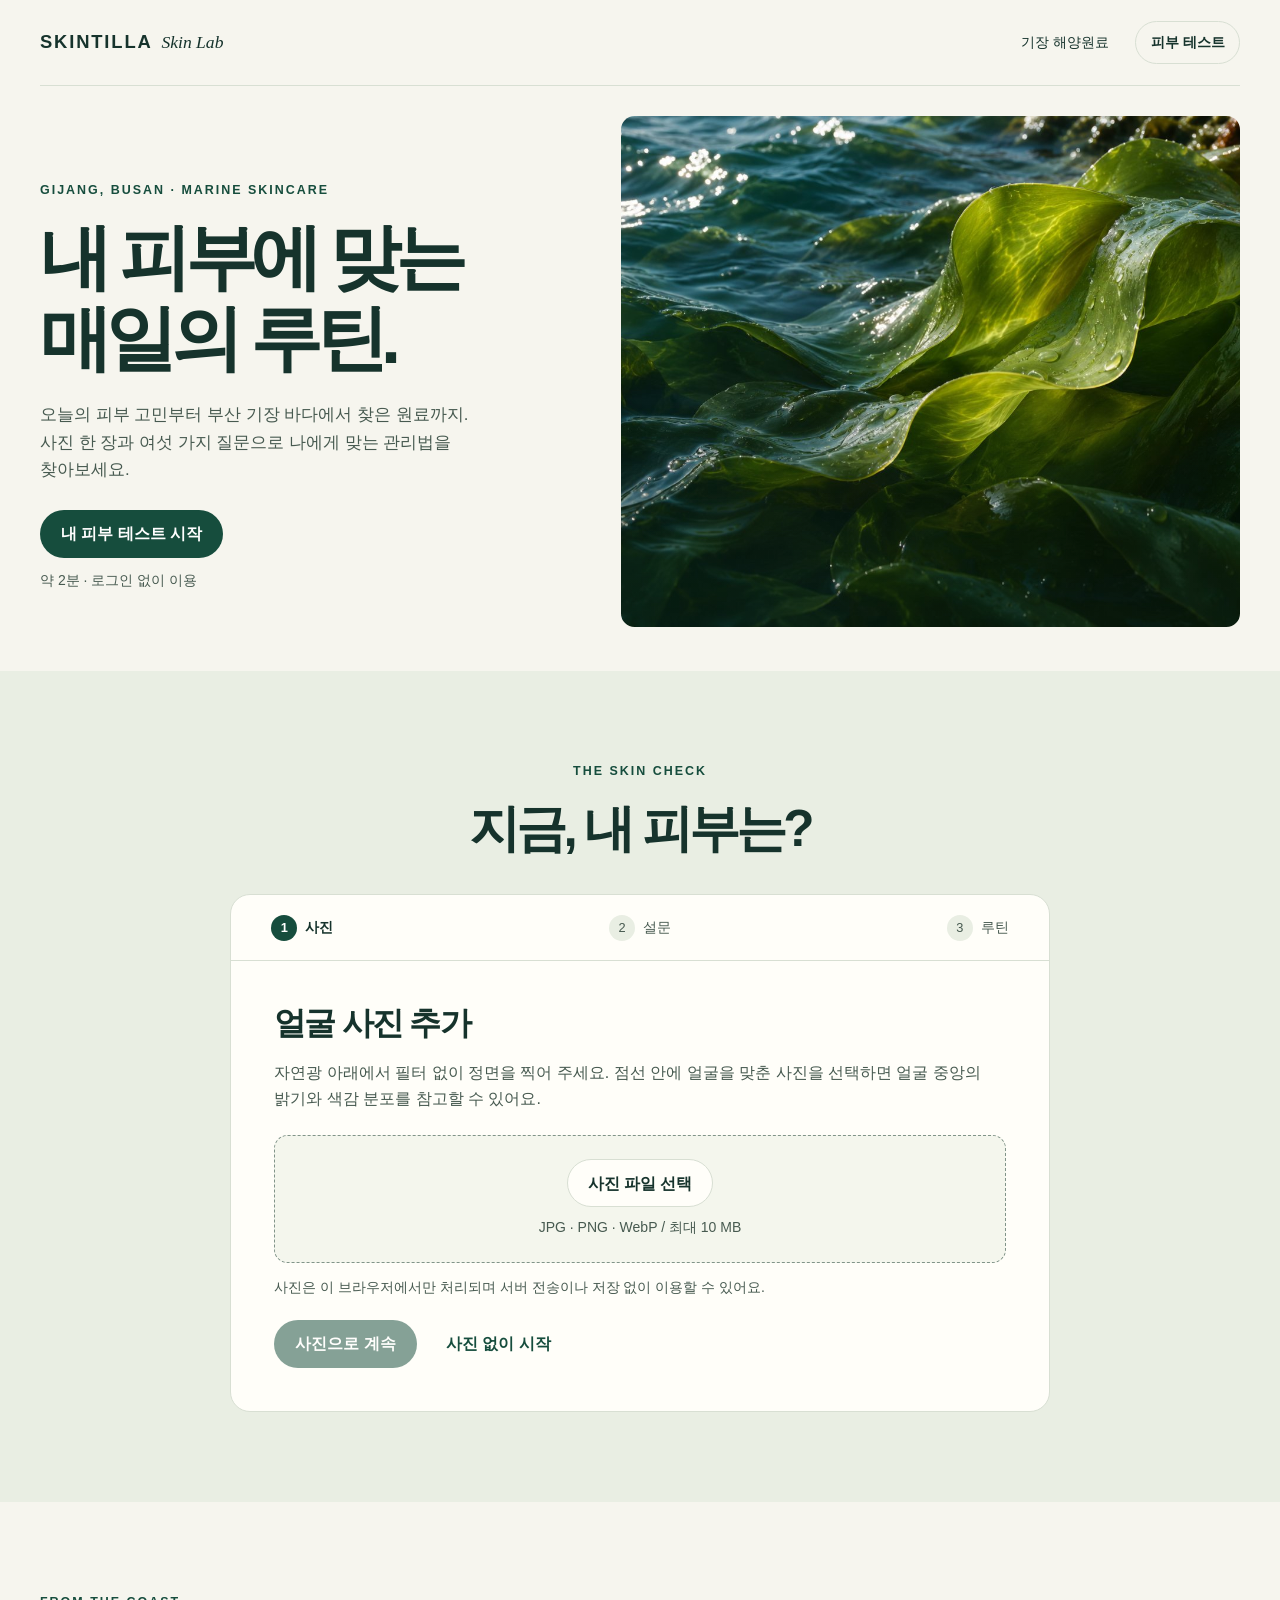
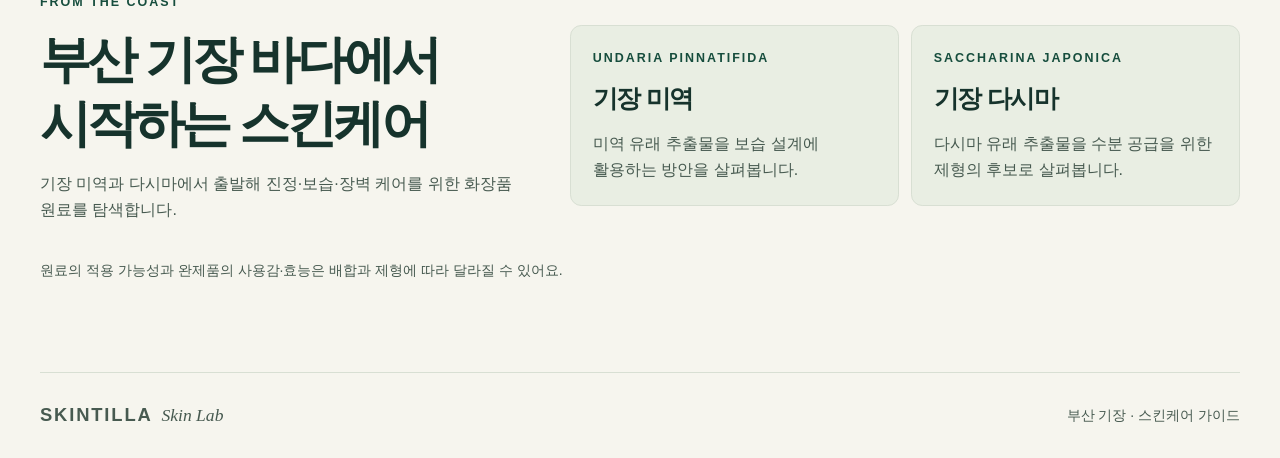
==== index.html @ afab781d "Launch SKINTILLA Skin Lab MVP" ====
<!doctype html>
<html lang="ko">
<head>
  <meta charset="utf-8">
  <meta name="viewport" content="width=device-width, initial-scale=1">
  <meta name="description" content="피부 고민을 살펴보고 부산 기장 해양원료를 만나는 나만의 스킨케어 루틴.">
  <meta name="theme-color" content="#f6f5ee">
  <title>SKINTILLA Skin Lab</title>
  <link rel="stylesheet" href="styles.css">
  <script defer src="products.js"></script>
  <script defer src="skin.js"></script>
  <script defer src="app.js"></script>
</head>
<body>
  <header class="header wrap">
    <a class="brand" href="./"><b>SKINTILLA</b><span>Skin Lab</span></a>
    <nav aria-label="주 메뉴"><a href="#marine">기장 해양원료</a><a class="nav-button" href="#lab">피부 테스트</a></nav>
  </header>
  <main>
    <section class="hero wrap">
      <div class="hero-copy">
        <p class="overline">GIJANG, BUSAN · MARINE SKINCARE</p>
        <h1>내 피부에 맞는<br>매일의 루틴.</h1>
        <p class="intro">오늘의 피부 고민부터 부산 기장 바다에서 찾은 원료까지. 사진 한 장과 여섯 가지 질문으로 나에게 맞는 관리법을 찾아보세요.</p>
        <a class="button primary" href="#lab">내 피부 테스트 시작</a>
        <p class="subtle">약 2분 · 로그인 없이 이용</p>
      </div>
      <div class="hero-image" role="img" aria-label="바닷물 속 녹색 다시마를 담은 브랜드 이미지"></div>
    </section>

    <section id="lab" class="lab section">
      <div class="wrap">
        <p class="overline">THE SKIN CHECK</p>
        <h2>지금, 내 피부는?</h2>
        <div class="wizard" id="wizard">
          <ol class="steps" aria-label="테스트 단계">
            <li aria-current="step"><span>1</span> 사진</li>
            <li><span>2</span> 설문</li>
            <li><span>3</span> 루틴</li>
          </ol>
          <section id="photo-step" class="pane" aria-labelledby="photo-title">
            <h3 id="photo-title" tabindex="-1">얼굴 사진 추가</h3>
            <p>자연광 아래에서 필터 없이 정면을 찍어 주세요. 점선 안에 얼굴을 맞춘 사진을 선택하면 얼굴 중앙의 밝기와 색감 분포를 참고할 수 있어요.</p>
            <div class="upload-area">
              <div class="portrait" id="portrait" hidden><img id="preview" alt="선택한 사진 미리보기"><span aria-hidden="true"></span></div>
              <label for="photo" class="button outline">사진 파일 선택</label>
              <input class="visually-hidden" id="photo" type="file" accept="image/jpeg,image/png,image/webp">
              <p class="small">JPG · PNG · WebP / 최대 10 MB</p>
              <p id="photo-status" role="status" class="small"></p>
            </div>
            <p class="small">사진은 이 브라우저에서만 처리되며 서버 전송이나 저장 없이 이용할 수 있어요.</p>
            <div class="actions">
              <button id="photo-next" class="button primary" disabled>사진으로 계속</button>
              <button id="photo-skip" class="button plain">사진 없이 시작</button>
            </div>
          </section>
          <form id="survey" class="pane" hidden>
            <h3 tabindex="-1">최근 2주, 피부는 어땠나요?</h3>
            <p>평소 느끼는 상태에 가장 가까운 답을 골라 주세요.</p>
            <div id="questions" class="questions"></div>
            <div class="actions">
              <button class="button primary" type="submit">내 루틴 보기</button>
              <button class="button plain" type="button" id="back">사진 단계로</button>
            </div>
          </form>
          <section id="result" class="pane" aria-labelledby="result-title" hidden></section>
          <noscript><p>피부 테스트를 이용하려면 자바스크립트를 켜 주세요.</p></noscript>
        </div>
      </div>
    </section>

    <section id="marine" class="section wrap marine">
      <div>
        <p class="overline">FROM THE COAST</p>
        <h2>부산 기장 바다에서<br>시작하는 스킨케어</h2>
        <p>기장 미역과 다시마에서 출발해 진정·보습·장벽 케어를 위한 화장품 원료를 탐색합니다.</p>
      </div>
      <div class="marine-grid">
        <article><p class="overline">UNDARIA PINNATIFIDA</p><h3>기장 미역</h3><p>미역 유래 추출물을 보습 설계에 활용하는 방안을 살펴봅니다.</p></article>
        <article><p class="overline">SACCHARINA JAPONICA</p><h3>기장 다시마</h3><p>다시마 유래 추출물을 수분 공급을 위한 제형의 후보로 살펴봅니다.</p></article>
      </div>
      <p class="small">원료의 적용 가능성과 완제품의 사용감·효능은 배합과 제형에 따라 달라질 수 있어요.</p>
    </section>
  </main>
  <footer class="wrap footer"><a class="brand" href="./"><b>SKINTILLA</b><span>Skin Lab</span></a><span>부산 기장 · 스킨케어 가이드</span></footer>
</body>
</html>
---- styles.css ----
:root {
  color-scheme: light;
  --paper:#f6f5ee;
  --white:#fffef9;
  --ink:#16332c;
  --muted:#475a50;
  --line:#d8dfd3;
  --green:#164d3d;
  --mist:#e9eee3;
  font-family: "Pretendard", "Malgun Gothic", "Apple SD Gothic Neo", sans-serif;
  color:var(--ink);
  background:var(--paper);
  line-height:1.65;
}
* { box-sizing:border-box }
[hidden] { display:none!important }
body { margin:0 }
a { color:inherit }
p { margin:0 0 1rem; color:var(--muted); word-break:keep-all; overflow-wrap:anywhere }
h1,h2,h3,h4 { line-height:1.24; margin:0 0 1rem; word-break:keep-all; overflow-wrap:anywhere }
h1 { font-size:clamp(2.75rem, 5.65vw, 5.35rem); font-weight:750; letter-spacing:-.09em; line-height:1.12 }
h2 { font-size:clamp(2rem,4vw,3.25rem); letter-spacing:-.075em }
h3 { font-size:clamp(1.45rem,3vw,2rem); letter-spacing:-.055em }
h4 { font-size:1.08rem; letter-spacing:-.025em }
img { display:block; max-width:100% }
input,button,select { font:inherit }
button { cursor:pointer }
button:disabled { cursor:default; opacity:.52 }
:focus-visible, .upload-area:has(input:focus-visible) label { outline:3px solid #60824e; outline-offset:4px }
.wrap { width:min(1220px,calc(100% - 80px)); margin-inline:auto }
.header,.footer { display:flex; align-items:center; justify-content:space-between; gap:1rem; min-height:86px }
.header { border-bottom:1px solid var(--line) }
.brand { display:inline-flex; align-items:baseline; gap:.55rem; white-space:nowrap; text-decoration:none }
.brand b { letter-spacing:.1em; font-size:1.15rem }
.brand span { font-family:Georgia,serif; font-style:italic; font-size:1.1rem }
nav { display:flex; align-items:center; gap:1.65rem; font-size:.9rem }
nav a { text-decoration:none }
.nav-button { border:1px solid var(--line); border-radius:2rem; padding:.54rem .9rem; font-weight:700 }
.hero { display:grid; grid-template-columns:.94fr 1.06fr; align-items:stretch; gap:2rem; min-height:495px; padding-block:30px 44px }
.hero-copy { padding:clamp(1.3rem,5vw,4rem) 0 2.2rem }
.overline { color:var(--green); font-size:.78rem; font-weight:800; letter-spacing:.16em; margin-bottom:1rem }
.intro { font-size:1.05rem; max-width:28rem; margin:1.4rem 0 1.6rem }
.hero-image { background:linear-gradient(0deg,#10291f42,transparent 45%),url("marine.jpg") center/cover,#173d31; min-height:330px; border-radius:.85rem }
.button { display:inline-flex; min-height:48px; padding:.67rem 1.25rem; align-items:center; justify-content:center; border:1px solid transparent; border-radius:2rem; font-weight:700; text-decoration:none; line-height:1.35 }
.primary { background:var(--green); color:#fff }
.primary:hover:not(:disabled) { background:#0d382b }
.outline { background:var(--white); border-color:var(--line); color:var(--ink); cursor:pointer }
.outline:hover,.nav-button:hover { background:var(--mist) }
.plain { background:transparent; color:var(--green) }
.plain:hover { text-decoration:underline }
.subtle,.small { font-size:.875rem }
.subtle { margin:.7rem 0 0 }
.section { padding-block:clamp(3.4rem,7vw,6.7rem); scroll-margin-top:1rem }
.lab { background:var(--mist) }
.lab > .wrap > h2,.lab > .wrap > .overline { text-align:center }
.wizard { max-width:820px; margin:2.1rem auto 0; background:var(--white); border:1px solid var(--line); border-radius:1.25rem; overflow:hidden }
.steps { list-style:none; padding:1.2rem clamp(1rem,4vw,2.5rem); margin:0; display:flex; justify-content:space-between; gap:.6rem; border-bottom:1px solid var(--line); color:var(--muted); font-size:.9rem }
.steps li { display:flex; align-items:center; gap:.5rem }
.steps span { display:grid; place-items:center; border-radius:50%; background:var(--mist); width:1.65rem; height:1.65rem; font-size:.8rem }
.steps [aria-current] { color:var(--ink); font-weight:800 }
.steps [aria-current] span { background:var(--green); color:white }
.pane { padding:clamp(1.15rem,5vw,2.7rem) }
.upload-area { border:1px dashed #819489; background:#f4f6ed; border-radius:.85rem; padding:1.45rem; margin:1.4rem 0 .8rem; text-align:center }
.upload-area p { margin:.55rem 0 0 }
.upload-area p:empty { display:none }
.portrait { position:relative; width:min(100%,240px); margin:0 auto 1rem }
.portrait img { margin:auto; border-radius:.4rem; width:100%; height:auto }
.portrait span { position:absolute; left:21%; top:16%; width:58%; height:68%; border:2px dashed white; border-radius:50%; filter:drop-shadow(0 1px 2px #10291f) }
.actions { display:flex; flex-wrap:wrap; gap:.5rem; margin-top:1.3rem }
.questions { margin-top:1.3rem }
.question { margin:0 0 1.4rem; padding:0; border:0; min-width:0 }
.question legend { font-weight:700; margin-bottom:.65rem }
.choices { display:flex; flex-wrap:wrap; gap:.5rem }
.choice { position:relative; cursor:pointer }
.choice span { display:block; min-height:44px; padding:.55rem .9rem; border:1px solid var(--line); border-radius:.55rem }
.choice input:checked + span { color:#123225; background:#d7e8cb; border-color:#487156 }
.choice input:focus-visible + span { outline:3px solid #60824e; outline-offset:2px }
.visually-hidden { position:absolute; width:1px; height:1px; padding:0; margin:-1px; overflow:hidden; clip:rect(0,0,0,0); white-space:nowrap; border:0 }
.result-block { margin-top:1.6rem }
.result-grid,.marine-grid { display:grid; grid-template-columns:repeat(2,minmax(0,1fr)); gap:.75rem }
.result-card,.marine-grid article { padding:1rem; background:#f0f3e9; border:1px solid var(--line); border-radius:.7rem }
.result-card p:last-child,.marine-grid p:last-child { margin-bottom:0 }
.tags { display:flex; flex-wrap:wrap; gap:.5rem; list-style:none; padding:0 }
.tags li { background:#deebd3; padding:.25rem .68rem; border-radius:2rem; font-size:.875rem }
.routine { margin:0; padding-left:1.25rem }
.routine li { padding:.35rem 0 }
.routine span { display:block; color:var(--muted); font-size:.875rem }
.marine { display:grid; grid-template-columns:.85fr 1.15fr; gap:1.2rem 2.2rem; align-items:center }
.marine-grid article { background:#e9eee3; padding:1.35rem }
.marine-grid h3 { font-size:1.55rem }
.marine > .small { grid-column:1/-1; margin:0 }
.footer { border-top:1px solid var(--line); color:var(--muted); font-size:.875rem }
.admin { max-width:800px }
.admin form { display:grid; gap:1rem }
.admin label:not(.check) { display:grid; gap:.35rem }
.admin input:not([type=checkbox]),.admin select { width:100%; min-height:44px; border:1px solid #819489; border-radius:.4rem; padding:.5rem; background:var(--white); color:var(--ink) }
.admin fieldset { border:1px solid var(--line); border-radius:.4rem; margin:0; min-width:0 }
.admin .check { display:inline-flex; gap:.35rem; margin:.3rem .8rem .3rem 0 }
.admin-list { list-style:none; padding:0 }
.admin-list li { display:flex; align-items:center; justify-content:space-between; gap:.5rem; border-bottom:1px solid var(--line); padding:.4rem 0; overflow-wrap:anywhere }
@media(max-width:760px) {
  .wrap { width:calc(100% - 36px) }
  .header,.footer { min-height:68px }
  nav { gap:.6rem }
  nav a:first-child { display:none }
  .hero,.marine { grid-template-columns:1fr; gap:1rem }
  .hero-copy { padding:.6rem 0 .1rem }
  .hero-image { min-height:255px }
}
@media(max-width:430px) {
  .result-grid,.marine-grid { grid-template-columns:1fr }
  .footer { flex-wrap:wrap; justify-content:flex-start; padding-block:1rem }
}
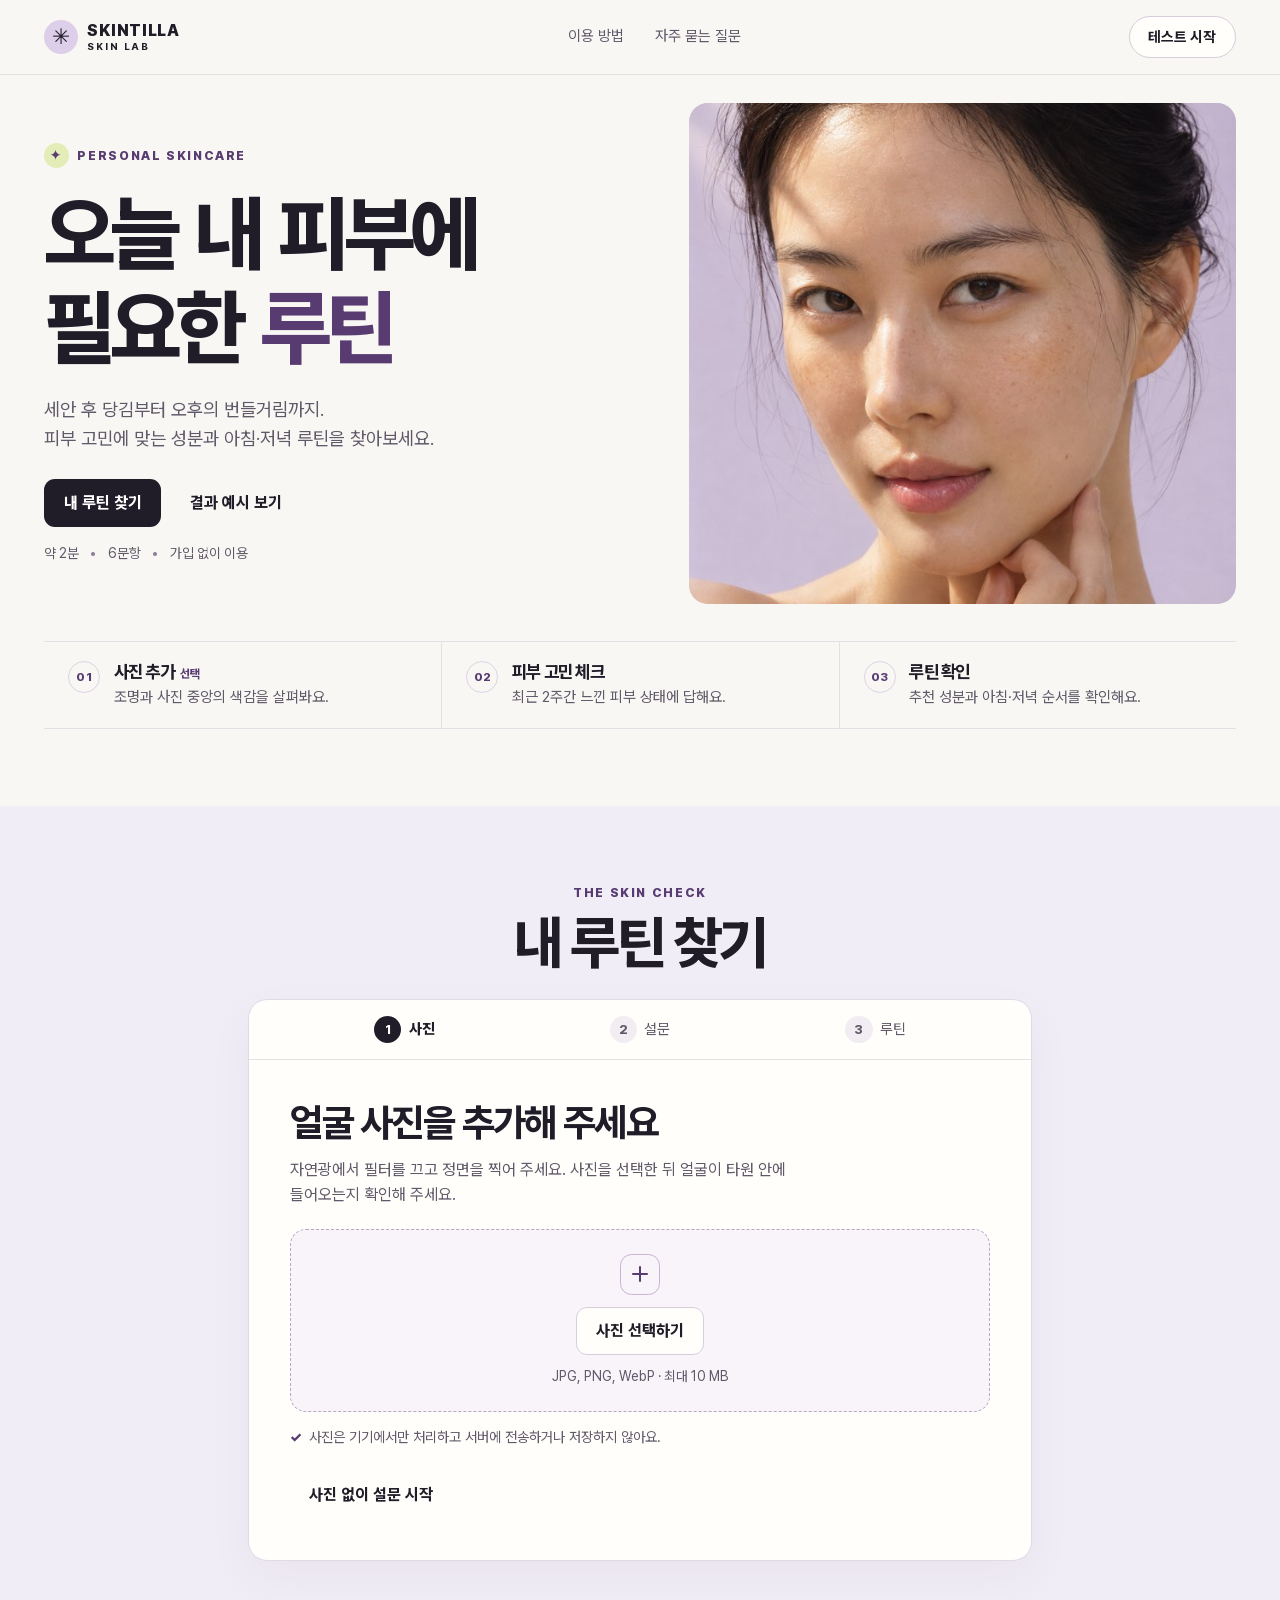
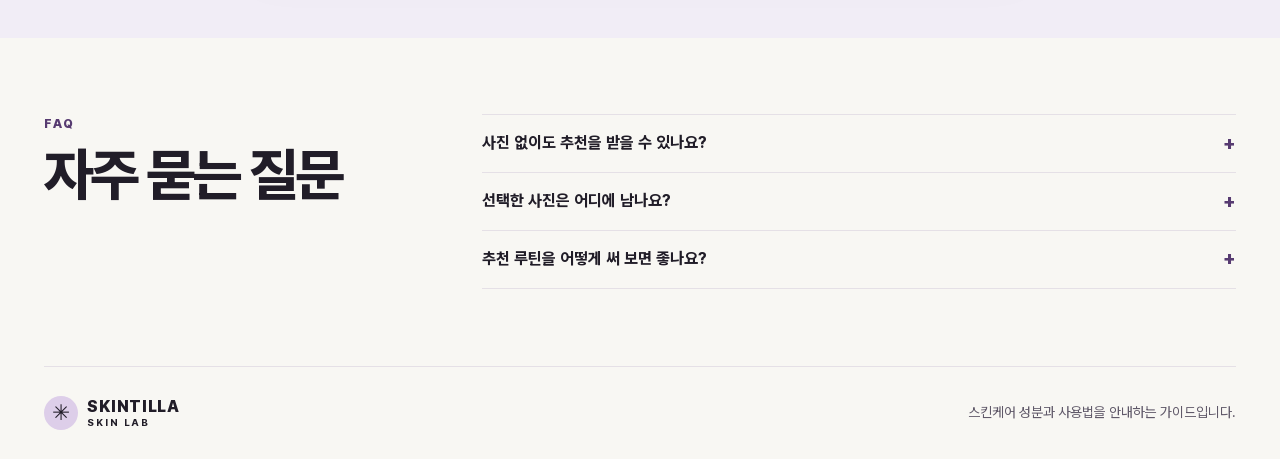
==== commit a9564508: "Redesign Skin Lab around the mobile skincare quiz" ====
--- a/index.html
+++ b/index.html
@@ -3,85 +3,112 @@
 <head>
   <meta charset="utf-8">
   <meta name="viewport" content="width=device-width, initial-scale=1">
-  <meta name="description" content="피부 고민을 살펴보고 부산 기장 해양원료를 만나는 나만의 스킨케어 루틴.">
-  <meta name="theme-color" content="#f6f5ee">
+  <meta name="description" content="얼굴 사진 한 장과 여섯 가지 질문으로 나에게 맞는 스킨케어 성분과 아침·저녁 루틴을 찾아보세요.">
+  <meta name="theme-color" content="#f8f7f3">
   <title>SKINTILLA Skin Lab</title>
-  <link rel="stylesheet" href="styles.css">
+  <link rel="icon" href="assets/favicon.png" type="image/png">
+  <link rel="preload" href="assets/PretendardVariable.woff2" as="font" type="font/woff2" crossorigin>
+  <link rel="stylesheet" href="styles.css?v=2">
   <script defer src="products.js"></script>
-  <script defer src="skin.js"></script>
-  <script defer src="app.js"></script>
+  <script defer src="skin.js?v=2"></script>
+  <script defer src="app.js?v=2"></script>
 </head>
 <body>
-  <header class="header wrap">
-    <a class="brand" href="./"><b>SKINTILLA</b><span>Skin Lab</span></a>
-    <nav aria-label="주 메뉴"><a href="#marine">기장 해양원료</a><a class="nav-button" href="#lab">피부 테스트</a></nav>
+  <a class="skip-link" href="#main">본문으로 건너뛰기</a>
+  <header class="site-header">
+    <div class="wrap header">
+      <a class="brand" href="./" aria-label="SKINTILLA Skin Lab 홈"><span class="brand-mark" aria-hidden="true">✳</span><span><b>SKINTILLA</b><small>SKIN LAB</small></span></a>
+      <nav aria-label="주 메뉴"><a href="#method">이용 방법</a><a href="#faq">자주 묻는 질문</a></nav>
+      <a class="button button-header" href="#lab" data-start>테스트 시작</a>
+    </div>
   </header>
-  <main>
-    <section class="hero wrap">
+  <main id="main">
+    <section class="hero wrap" aria-labelledby="headline">
       <div class="hero-copy">
-        <p class="overline">GIJANG, BUSAN · MARINE SKINCARE</p>
-        <h1>내 피부에 맞는<br>매일의 루틴.</h1>
-        <p class="intro">오늘의 피부 고민부터 부산 기장 바다에서 찾은 원료까지. 사진 한 장과 여섯 가지 질문으로 나에게 맞는 관리법을 찾아보세요.</p>
-        <a class="button primary" href="#lab">내 피부 테스트 시작</a>
-        <p class="subtle">약 2분 · 로그인 없이 이용</p>
+        <p class="eyebrow"><span class="spark" aria-hidden="true">✦</span> PERSONAL SKINCARE</p>
+        <h1 id="headline">오늘 내 피부에<br>필요한 <em>루틴</em></h1>
+        <p class="intro">세안 후 당김부터 오후의 번들거림까지.<br class="desktop-break"> 피부 고민에 맞는 성분과 아침·저녁 루틴을 찾아보세요.</p>
+        <div class="hero-actions">
+          <a class="button button-dark" href="#lab" data-start>내 루틴 찾기</a>
+          <a class="button button-text" href="#lab" id="show-example">결과 예시 보기</a>
+        </div>
+        <p class="hero-meta"><span>약 2분</span><span>6문항</span><span>가입 없이 이용</span></p>
       </div>
-      <div class="hero-image" role="img" aria-label="바닷물 속 녹색 다시마를 담은 브랜드 이미지"></div>
+      <figure class="hero-media">
+        <img src="assets/skin-editorial.jpg" srcset="assets/skin-editorial-small.jpg 640w, assets/skin-editorial.jpg 960w" sizes="(max-width: 640px) calc(100vw - 32px), (max-width: 1344px) 46vw, 590px" alt="자연광에서 얼굴을 살짝 옆으로 돌린 여성의 뷰티 화보" width="960" height="1200" fetchpriority="high">
+      </figure>
     </section>
 
-    <section id="lab" class="lab section">
+    <section id="method" class="method wrap" aria-labelledby="method-title">
+      <h2 id="method-title" class="visually-hidden">테스트 진행 방법</h2>
+      <ol>
+        <li><span class="method-number">01</span><div><h3>사진 추가 <small>선택</small></h3><p>조명과 사진 중앙의 색감을 살펴봐요.</p></div></li>
+        <li><span class="method-number">02</span><div><h3>피부 고민 체크</h3><p>최근 2주간 느낀 피부 상태에 답해요.</p></div></li>
+        <li><span class="method-number">03</span><div><h3>루틴 확인</h3><p>추천 성분과 아침·저녁 순서를 확인해요.</p></div></li>
+      </ol>
+    </section>
+
+    <section id="lab" class="lab section" aria-labelledby="lab-title">
       <div class="wrap">
-        <p class="overline">THE SKIN CHECK</p>
-        <h2>지금, 내 피부는?</h2>
-        <div class="wizard" id="wizard">
+        <div class="section-heading">
+          <p class="eyebrow">THE SKIN CHECK</p>
+          <h2 id="lab-title">내 루틴 찾기</h2>
+        </div>
+        <div class="wizard">
           <ol class="steps" aria-label="테스트 단계">
             <li aria-current="step"><span>1</span> 사진</li>
             <li><span>2</span> 설문</li>
             <li><span>3</span> 루틴</li>
           </ol>
           <section id="photo-step" class="pane" aria-labelledby="photo-title">
-            <h3 id="photo-title" tabindex="-1">얼굴 사진 추가</h3>
-            <p>자연광 아래에서 필터 없이 정면을 찍어 주세요. 점선 안에 얼굴을 맞춘 사진을 선택하면 얼굴 중앙의 밝기와 색감 분포를 참고할 수 있어요.</p>
-            <div class="upload-area">
+            <div class="pane-heading">
+              <h3 id="photo-title" tabindex="-1">얼굴 사진을 추가해 주세요</h3>
+              <p>자연광에서 필터를 끄고 정면을 찍어 주세요. 사진을 선택한 뒤 얼굴이 타원 안에 들어오는지 확인해 주세요.</p>
+            </div>
+            <div class="upload-area" id="upload-area">
               <div class="portrait" id="portrait" hidden><img id="preview" alt="선택한 사진 미리보기"><span aria-hidden="true"></span></div>
-              <label for="photo" class="button outline">사진 파일 선택</label>
+              <span class="upload-icon" id="upload-icon" aria-hidden="true"><span></span></span>
+              <label for="photo" class="button button-outline" id="upload-label">사진 선택하기</label>
               <input class="visually-hidden" id="photo" type="file" accept="image/jpeg,image/png,image/webp">
-              <p class="small">JPG · PNG · WebP / 최대 10 MB</p>
-              <p id="photo-status" role="status" class="small"></p>
+              <p class="caption">JPG, PNG, WebP · 최대 10 MB</p>
+              <p id="photo-status" role="status" class="caption upload-status"></p>
             </div>
-            <p class="small">사진은 이 브라우저에서만 처리되며 서버 전송이나 저장 없이 이용할 수 있어요.</p>
+            <p class="privacy"><span class="privacy-mark" aria-hidden="true">✓</span> 사진은 기기에서만 처리하고 서버에 전송하거나 저장하지 않아요.</p>
             <div class="actions">
-              <button id="photo-next" class="button primary" disabled>사진으로 계속</button>
-              <button id="photo-skip" class="button plain">사진 없이 시작</button>
+              <button id="photo-next" class="button button-dark" type="button" hidden>이 사진으로 계속</button>
+              <button id="photo-skip" class="button button-text" type="button">사진 없이 설문 시작</button>
             </div>
           </section>
           <form id="survey" class="pane" hidden>
-            <h3 tabindex="-1">최근 2주, 피부는 어땠나요?</h3>
-            <p>평소 느끼는 상태에 가장 가까운 답을 골라 주세요.</p>
-            <div id="questions" class="questions"></div>
-            <div class="actions">
-              <button class="button primary" type="submit">내 루틴 보기</button>
-              <button class="button plain" type="button" id="back">사진 단계로</button>
+            <div class="quiz-progress">
+              <div><span id="question-count"></span><span>최근 2주 기준</span></div>
+              <progress id="question-progress" max="6" value="1" aria-label="설문 진행"></progress>
+            </div>
+            <div id="question"></div>
+            <p id="survey-status" class="caption form-message" role="status"></p>
+            <div class="actions quiz-actions">
+              <button class="button button-text" type="button" id="back">이전</button>
+              <button class="button button-dark" type="submit" id="question-next">다음 질문</button>
             </div>
           </form>
-          <section id="result" class="pane" aria-labelledby="result-title" hidden></section>
-          <noscript><p>피부 테스트를 이용하려면 자바스크립트를 켜 주세요.</p></noscript>
+          <section id="result" class="pane result" aria-labelledby="result-title" hidden></section>
+          <noscript><p class="pane">피부 테스트를 이용하려면 자바스크립트를 켜 주세요.</p></noscript>
         </div>
       </div>
     </section>
 
-    <section id="marine" class="section wrap marine">
-      <div>
-        <p class="overline">FROM THE COAST</p>
-        <h2>부산 기장 바다에서<br>시작하는 스킨케어</h2>
-        <p>기장 미역과 다시마에서 출발해 진정·보습·장벽 케어를 위한 화장품 원료를 탐색합니다.</p>
+    <section id="faq" class="faq section wrap" aria-labelledby="faq-title">
+      <div class="section-heading"><p class="eyebrow">FAQ</p><h2 id="faq-title">자주 묻는 질문</h2></div>
+      <div class="faq-list">
+        <details><summary>사진 없이도 추천을 받을 수 있나요?</summary><p>네. 사진 중앙의 밝기와 색감은 참고 정보로 표시해요. 피부 관리 루틴과 성분은 설문 응답을 바탕으로 추천합니다.</p></details>
+        <details><summary>선택한 사진은 어디에 남나요?</summary><p>사진은 기기에서만 처리돼요. 서버 전송이나 저장 없이 밝기와 색감을 확인하고, 결과를 확인하면 사진 데이터는 화면에서 지워집니다.</p></details>
+        <details><summary>추천 루틴을 어떻게 써 보면 좋나요?</summary><p>아침·저녁으로 나눠 적힌 순서를 참고하고, 횟수는 제품의 사용법을 우선해 주세요. 새 제품은 작은 부위부터 사용해 보세요.</p></details>
       </div>
-      <div class="marine-grid">
-        <article><p class="overline">UNDARIA PINNATIFIDA</p><h3>기장 미역</h3><p>미역 유래 추출물을 보습 설계에 활용하는 방안을 살펴봅니다.</p></article>
-        <article><p class="overline">SACCHARINA JAPONICA</p><h3>기장 다시마</h3><p>다시마 유래 추출물을 수분 공급을 위한 제형의 후보로 살펴봅니다.</p></article>
-      </div>
-      <p class="small">원료의 적용 가능성과 완제품의 사용감·효능은 배합과 제형에 따라 달라질 수 있어요.</p>
     </section>
   </main>
-  <footer class="wrap footer"><a class="brand" href="./"><b>SKINTILLA</b><span>Skin Lab</span></a><span>부산 기장 · 스킨케어 가이드</span></footer>
+  <footer class="footer wrap">
+    <a class="brand" href="./" aria-label="SKINTILLA Skin Lab 홈"><span class="brand-mark" aria-hidden="true">✳</span><span><b>SKINTILLA</b><small>SKIN LAB</small></span></a>
+    <p>스킨케어 성분과 사용법을 안내하는 가이드입니다.</p>
+  </footer>
 </body>
 </html>
--- a/styles.css
+++ b/styles.css
@@ -1,113 +1,202 @@
+@font-face {
+  font-family: Pretendard;
+  src: url("assets/PretendardVariable.woff2") format("woff2");
+  font-weight: 45 920;
+  font-display: swap;
+}
 :root {
   color-scheme: light;
-  --paper:#f6f5ee;
-  --white:#fffef9;
-  --ink:#16332c;
-  --muted:#475a50;
-  --line:#d8dfd3;
-  --green:#164d3d;
-  --mist:#e9eee3;
-  font-family: "Pretendard", "Malgun Gothic", "Apple SD Gothic Neo", sans-serif;
+  --paper:#f8f7f3;
+  --white:#fffefa;
+  --ink:#211d28;
+  --muted:#605969;
+  --line:#e5e0e6;
+  --soft:#f1edf6;
+  --lilac:#ddcee9;
+  --plum:#573b71;
+  --lime:#e4edb8;
+  font-family:Pretendard,"Malgun Gothic","Apple SD Gothic Neo",system-ui,sans-serif;
   color:var(--ink);
   background:var(--paper);
-  line-height:1.65;
+  line-height:1.55;
+  -webkit-text-size-adjust:100%;
 }
 * { box-sizing:border-box }
 [hidden] { display:none!important }
 body { margin:0 }
 a { color:inherit }
 p { margin:0 0 1rem; color:var(--muted); word-break:keep-all; overflow-wrap:anywhere }
-h1,h2,h3,h4 { line-height:1.24; margin:0 0 1rem; word-break:keep-all; overflow-wrap:anywhere }
-h1 { font-size:clamp(2.75rem, 5.65vw, 5.35rem); font-weight:750; letter-spacing:-.09em; line-height:1.12 }
-h2 { font-size:clamp(2rem,4vw,3.25rem); letter-spacing:-.075em }
-h3 { font-size:clamp(1.45rem,3vw,2rem); letter-spacing:-.055em }
-h4 { font-size:1.08rem; letter-spacing:-.025em }
+h1,h2,h3,h4 { line-height:1.14; margin:0 0 .85rem; word-break:keep-all; overflow-wrap:anywhere; letter-spacing:-.042em }
+h1 { font-size:clamp(3rem,6.45vw,6rem); font-weight:790; letter-spacing:-.058em; word-spacing:.04em }
+h2 { font-size:clamp(2.2rem,4.5vw,3.8rem); font-weight:770; letter-spacing:-.062em }
+h3 { font-size:clamp(1.7rem,3.2vw,2.4rem); font-weight:740 }
+h4 { font-size:1.12rem }
 img { display:block; max-width:100% }
 input,button,select { font:inherit }
 button { cursor:pointer }
 button:disabled { cursor:default; opacity:.52 }
-:focus-visible, .upload-area:has(input:focus-visible) label { outline:3px solid #60824e; outline-offset:4px }
-.wrap { width:min(1220px,calc(100% - 80px)); margin-inline:auto }
-.header,.footer { display:flex; align-items:center; justify-content:space-between; gap:1rem; min-height:86px }
-.header { border-bottom:1px solid var(--line) }
-.brand { display:inline-flex; align-items:baseline; gap:.55rem; white-space:nowrap; text-decoration:none }
-.brand b { letter-spacing:.1em; font-size:1.15rem }
-.brand span { font-family:Georgia,serif; font-style:italic; font-size:1.1rem }
-nav { display:flex; align-items:center; gap:1.65rem; font-size:.9rem }
+:focus-visible,.upload-area:has(input:focus-visible) label { outline:3px solid #76529a; outline-offset:4px }
+h3[tabindex]:focus,legend[tabindex]:focus { outline:none }
+.wrap { width:min(1256px,calc(100% - 88px)); margin-inline:auto }
+.site-header { border-bottom:1px solid var(--line) }
+.header,.footer { display:flex; align-items:center; justify-content:space-between; gap:1rem; min-height:74px }
+.brand { display:inline-flex; align-items:center; gap:.58rem; white-space:nowrap; text-decoration:none; line-height:1 }
+.brand-mark { display:grid; place-items:center; width:2.13rem; height:2.13rem; border-radius:50%; background:var(--lilac); font-family:system-ui,sans-serif; font-size:1.35rem }
+.brand b,.brand small { display:block }
+.brand b { font-size:1.02rem; letter-spacing:.045em; font-weight:860 }
+.brand small { margin-top:.21rem; font-size:.61rem; letter-spacing:.19em; font-weight:740 }
+nav { display:flex; align-items:center; gap:1.9rem; font-size:.93rem; color:var(--muted) }
 nav a { text-decoration:none }
-.nav-button { border:1px solid var(--line); border-radius:2rem; padding:.54rem .9rem; font-weight:700 }
-.hero { display:grid; grid-template-columns:.94fr 1.06fr; align-items:stretch; gap:2rem; min-height:495px; padding-block:30px 44px }
-.hero-copy { padding:clamp(1.3rem,5vw,4rem) 0 2.2rem }
-.overline { color:var(--green); font-size:.78rem; font-weight:800; letter-spacing:.16em; margin-bottom:1rem }
-.intro { font-size:1.05rem; max-width:28rem; margin:1.4rem 0 1.6rem }
-.hero-image { background:linear-gradient(0deg,#10291f42,transparent 45%),url("marine.jpg") center/cover,#173d31; min-height:330px; border-radius:.85rem }
-.button { display:inline-flex; min-height:48px; padding:.67rem 1.25rem; align-items:center; justify-content:center; border:1px solid transparent; border-radius:2rem; font-weight:700; text-decoration:none; line-height:1.35 }
-.primary { background:var(--green); color:#fff }
-.primary:hover:not(:disabled) { background:#0d382b }
-.outline { background:var(--white); border-color:var(--line); color:var(--ink); cursor:pointer }
-.outline:hover,.nav-button:hover { background:var(--mist) }
-.plain { background:transparent; color:var(--green) }
-.plain:hover { text-decoration:underline }
-.subtle,.small { font-size:.875rem }
-.subtle { margin:.7rem 0 0 }
-.section { padding-block:clamp(3.4rem,7vw,6.7rem); scroll-margin-top:1rem }
-.lab { background:var(--mist) }
-.lab > .wrap > h2,.lab > .wrap > .overline { text-align:center }
-.wizard { max-width:820px; margin:2.1rem auto 0; background:var(--white); border:1px solid var(--line); border-radius:1.25rem; overflow:hidden }
-.steps { list-style:none; padding:1.2rem clamp(1rem,4vw,2.5rem); margin:0; display:flex; justify-content:space-between; gap:.6rem; border-bottom:1px solid var(--line); color:var(--muted); font-size:.9rem }
-.steps li { display:flex; align-items:center; gap:.5rem }
-.steps span { display:grid; place-items:center; border-radius:50%; background:var(--mist); width:1.65rem; height:1.65rem; font-size:.8rem }
+nav a:hover,.button-text:hover { text-decoration:underline; text-underline-offset:4px }
+.skip-link { position:absolute; z-index:2; inset:.5rem auto auto .5rem; transform:translateY(-180%); padding:.6rem 1rem; background:var(--white) }
+.skip-link:focus { transform:translateY(0) }
+.hero { display:grid; grid-template-columns:1fr .94fr; align-items:center; gap:clamp(1.5rem,5vw,5rem); padding-block:1.75rem 2.3rem }
+.hero-copy { padding-block:1.5rem }
+.eyebrow { margin-bottom:1rem; color:var(--plum); font-size:.78rem; font-weight:840; letter-spacing:.13em }
+.hero .eyebrow { display:inline-flex; align-items:center; gap:.54rem; margin-bottom:1.2rem }
+.spark { display:grid; place-items:center; width:1.55rem; height:1.55rem; border-radius:50%; background:var(--lime); font-size:.9rem }
+.hero h1 em { color:var(--plum); font-style:normal }
+.intro { max-width:32rem; font-size:clamp(1.02rem,1.45vw,1.21rem); margin:1.25rem 0 1.65rem }
+.hero-actions,.actions { display:flex; align-items:center; flex-wrap:wrap; gap:.6rem }
+.hero-meta { display:flex; flex-wrap:wrap; gap:.5rem .78rem; margin:1rem 0 0; font-size:.86rem }
+.hero-meta span+span::before { content:""; display:inline-block; width:4px; height:4px; margin-right:.78rem; vertical-align:middle; border-radius:50%; background:#8b7a98 }
+.hero-media { position:relative; margin:0; background:var(--lilac); overflow:hidden; border-radius:1.2rem; aspect-ratio:1.09; isolation:isolate }
+.hero-media img { width:100%; height:100%; object-fit:cover; object-position:50% 41% }
+.button { display:inline-flex; align-items:center; justify-content:center; min-height:48px; padding:.68rem 1.16rem; border:1px solid transparent; border-radius:.68rem; font-weight:740; text-decoration:none; white-space:nowrap; line-height:1.25 }
+.button-dark { background:var(--ink); color:#fff }
+.button-dark:hover { background:#493653 }
+.button-text { background:transparent; color:var(--ink) }
+.button-outline,.button-header { background:var(--white); border-color:#d7cddc; color:var(--ink); cursor:pointer }
+.button-outline:hover,.button-header:hover { background:var(--soft) }
+.button-header { min-height:40px; font-size:.91rem; border-radius:2rem }
+.method { margin-bottom:clamp(2.75rem,6vw,5.5rem); scroll-margin-top:1.2rem }
+.method ol { display:grid; grid-template-columns:repeat(3,1fr); list-style:none; margin:0; padding:0; border-top:1px solid var(--line); border-bottom:1px solid var(--line) }
+.method li { display:flex; align-items:flex-start; gap:.85rem; padding:1.2rem clamp(.5rem,2vw,1.5rem) }
+.method li+li { border-left:1px solid var(--line) }
+.method h3 { font-size:1.11rem; margin:.02rem 0 .24rem }
+.method p { font-size:.94rem; margin:0 }
+.method small { color:var(--plum); font-size:.75rem; margin-left:.2rem }
+.method-number { color:var(--plum); font-size:.74rem; font-weight:820; font-variant-numeric:tabular-nums; border:1px solid #ded3e6; border-radius:50%; display:grid; place-items:center; width:2rem; height:2rem; flex:none }
+.section { padding-block:clamp(3rem,6vw,5.2rem); scroll-margin-top:.5rem }
+.section-heading { margin-bottom:1.45rem }
+.section-heading>*:last-child { margin-bottom:0 }
+.section-heading .eyebrow { margin-bottom:.5rem }
+.lab { background:var(--soft) }
+.lab .section-heading { text-align:center }
+.wizard { max-width:784px; margin-inline:auto; background:var(--white); border:1px solid #e2d9e7; border-radius:1.2rem; overflow:hidden; box-shadow:0 16px 48px #3021370b }
+.steps { list-style:none; padding:1rem clamp(1rem,5vw,2.55rem); margin:0; display:grid; grid-template-columns:repeat(3,1fr); gap:.4rem; border-bottom:1px solid var(--line); color:var(--muted); font-size:.92rem }
+.steps li { display:flex; justify-content:center; align-items:center; gap:.45rem }
+.steps span { display:grid; place-items:center; border-radius:50%; background:#f1edf3; width:1.7rem; height:1.7rem; font-size:.79rem; font-weight:780 }
 .steps [aria-current] { color:var(--ink); font-weight:800 }
-.steps [aria-current] span { background:var(--green); color:white }
-.pane { padding:clamp(1.15rem,5vw,2.7rem) }
-.upload-area { border:1px dashed #819489; background:#f4f6ed; border-radius:.85rem; padding:1.45rem; margin:1.4rem 0 .8rem; text-align:center }
-.upload-area p { margin:.55rem 0 0 }
-.upload-area p:empty { display:none }
-.portrait { position:relative; width:min(100%,240px); margin:0 auto 1rem }
-.portrait img { margin:auto; border-radius:.4rem; width:100%; height:auto }
-.portrait span { position:absolute; left:21%; top:16%; width:58%; height:68%; border:2px dashed white; border-radius:50%; filter:drop-shadow(0 1px 2px #10291f) }
-.actions { display:flex; flex-wrap:wrap; gap:.5rem; margin-top:1.3rem }
-.questions { margin-top:1.3rem }
-.question { margin:0 0 1.4rem; padding:0; border:0; min-width:0 }
-.question legend { font-weight:700; margin-bottom:.65rem }
-.choices { display:flex; flex-wrap:wrap; gap:.5rem }
+.steps [aria-current] span { background:var(--ink); color:white }
+.pane { padding:clamp(1.25rem,5vw,2.55rem) }
+.pane-heading p { max-width:35rem }
+.upload-area { border:1px dashed #b8a7c2; background:#f8f4fa; border-radius:1rem; padding:1.5rem 1rem; margin:1.3rem 0 .85rem; text-align:center }
+.upload-area p { margin:.65rem 0 0 }
+.upload-area p:empty,.form-message:empty { display:none }
+.upload-icon { position:relative; display:block; width:2.55rem; height:2.55rem; margin:0 auto .8rem; border:1px solid #c7b4d2; border-radius:.72rem; color:var(--plum) }
+.upload-icon span::before,.upload-icon span::after { content:""; position:absolute; inset:50% auto auto 50%; background:currentColor; border-radius:1rem; transform:translate(-50%,-50%) }
+.upload-icon span::before { width:1rem; height:2px }
+.upload-icon span::after { width:2px; height:1rem }
+.portrait { position:relative; width:max-content; max-width:100%; margin:0 auto .85rem }
+.portrait img { border-radius:.58rem; width:auto; height:auto; max-height:310px; max-width:100% }
+.portrait span { position:absolute; left:21%; top:16%; width:58%; height:68%; border:2px dashed white; border-radius:50%; filter:drop-shadow(0 1px 2px #211d28) }
+.caption,.small { font-size:.86rem }
+.upload-status,.form-message { color:var(--plum) }
+.privacy { display:flex; gap:.45rem; align-items:baseline; margin:.85rem 0 0; font-size:.89rem }
+.privacy-mark { color:var(--plum); font-weight:830 }
+.actions { margin-top:1.45rem }
+.quiz-progress { margin-bottom:1.55rem }
+.quiz-progress div { display:flex; justify-content:space-between; gap:.6rem; font-size:.86rem; color:var(--muted); font-weight:690 }
+.quiz-progress progress { border:0; width:100%; height:7px; background:var(--soft); border-radius:1rem; overflow:hidden }
+progress::-webkit-progress-bar { background:var(--soft) }
+progress::-webkit-progress-value { background:#8865a8; border-radius:1rem }
+progress::-moz-progress-bar { background:#8865a8; border-radius:1rem }
+.question { border:0; margin:0; min-width:0; padding:0 }
+.question legend { margin-bottom:1.05rem; padding:0; font-size:clamp(1.4rem,3.6vw,2rem); font-weight:780; line-height:1.22; letter-spacing:-.046em; word-break:keep-all }
+.choices { display:grid; gap:.52rem }
 .choice { position:relative; cursor:pointer }
-.choice span { display:block; min-height:44px; padding:.55rem .9rem; border:1px solid var(--line); border-radius:.55rem }
-.choice input:checked + span { color:#123225; background:#d7e8cb; border-color:#487156 }
-.choice input:focus-visible + span { outline:3px solid #60824e; outline-offset:2px }
+.choice span { display:flex; align-items:center; gap:.7rem; min-height:51px; padding:.72rem .85rem; border:1px solid var(--line); border-radius:.65rem; font-weight:630 }
+.choice span::before { content:""; flex:none; width:1rem; height:1rem; border:1px solid #ae9eb7; border-radius:50% }
+.choice:hover span { background:#faf7fc }
+.choice input:checked + span { background:var(--soft); border-color:#a282b4 }
+.choice input:checked + span::before { background:var(--plum); border-color:var(--plum); box-shadow:inset 0 0 0 3px var(--soft) }
+.choice input:focus-visible + span { outline:3px solid #76529a; outline-offset:2px }
+.quiz-actions { justify-content:space-between }
+.form-message { margin:.7rem 0 0 }
 .visually-hidden { position:absolute; width:1px; height:1px; padding:0; margin:-1px; overflow:hidden; clip:rect(0,0,0,0); white-space:nowrap; border:0 }
-.result-block { margin-top:1.6rem }
-.result-grid,.marine-grid { display:grid; grid-template-columns:repeat(2,minmax(0,1fr)); gap:.75rem }
-.result-card,.marine-grid article { padding:1rem; background:#f0f3e9; border:1px solid var(--line); border-radius:.7rem }
-.result-card p:last-child,.marine-grid p:last-child { margin-bottom:0 }
-.tags { display:flex; flex-wrap:wrap; gap:.5rem; list-style:none; padding:0 }
-.tags li { background:#deebd3; padding:.25rem .68rem; border-radius:2rem; font-size:.875rem }
-.routine { margin:0; padding-left:1.25rem }
-.routine li { padding:.35rem 0 }
-.routine span { display:block; color:var(--muted); font-size:.875rem }
-.marine { display:grid; grid-template-columns:.85fr 1.15fr; gap:1.2rem 2.2rem; align-items:center }
-.marine-grid article { background:#e9eee3; padding:1.35rem }
-.marine-grid h3 { font-size:1.55rem }
-.marine > .small { grid-column:1/-1; margin:0 }
-.footer { border-top:1px solid var(--line); color:var(--muted); font-size:.875rem }
+.result-banner { background:var(--soft); border-radius:.9rem; padding:clamp(1rem,4vw,1.65rem) }
+.result-banner .eyebrow { margin-bottom:.5rem }
+.result-banner p:last-child,.result-card p:last-child { margin-bottom:0 }
+.result-block { margin-top:1.65rem }
+.result-grid,.signals { display:grid; grid-template-columns:repeat(2,minmax(0,1fr)); gap:.65rem }
+.result-card { padding:1rem; background:#fbf8fc; border:1px solid var(--line); border-radius:.72rem }
+.result-card .label { display:block; font-size:.84rem; font-weight:740; color:var(--plum); margin-bottom:.4rem }
+.signals { margin:0; padding:0; list-style:none; grid-template-columns:repeat(3,minmax(0,1fr)) }
+.signals li { border:1px solid var(--line); border-radius:.65rem; padding:.72rem }
+.signals strong,.signals span { display:block }
+.signals span { color:var(--muted); font-size:.87rem; margin-top:.16rem }
+.routine { margin:0; padding:0; list-style:none; counter-reset:routine }
+.routine li { padding:.65rem 0 .65rem 1.65rem; position:relative; counter-increment:routine }
+.routine li+li { border-top:1px solid var(--line) }
+.routine li::before { content:counter(routine); position:absolute; left:0; top:.75rem; width:1.2rem; height:1.2rem; display:grid; place-items:center; border-radius:50%; background:#eee6f3; color:var(--plum); font-size:.71rem; font-weight:820; line-height:1 }
+.routine span { display:block; color:var(--muted); font-size:.89rem; margin-top:.14rem }
+.routine-note { margin:.7rem 0 0 }
+.photo-details summary { cursor:pointer }
+.photo-details p:first-of-type { margin-top:.65rem }
+.empty-products { margin:0; font-size:.94rem }
+.faq { display:grid; grid-template-columns:.7fr 1.3fr; gap:2rem }
+.faq-list { border-top:1px solid var(--line) }
+.faq-list details { border-bottom:1px solid var(--line) }
+.faq-list summary { display:flex; justify-content:space-between; align-items:center; gap:.7rem; list-style:none; cursor:pointer; padding:1rem 0; font-weight:730 }
+.faq-list summary::-webkit-details-marker { display:none }
+.faq-list summary::after { content:"+"; color:var(--plum); font-size:1.24rem; line-height:1 }
+.faq-list details[open] summary::after { content:"−" }
+.faq-list p { padding-right:1.5rem }
+.footer { border-top:1px solid var(--line); min-height:93px }
+.footer p { margin:0; font-size:.87rem }
 .admin { max-width:800px }
 .admin form { display:grid; gap:1rem }
 .admin label:not(.check) { display:grid; gap:.35rem }
-.admin input:not([type=checkbox]),.admin select { width:100%; min-height:44px; border:1px solid #819489; border-radius:.4rem; padding:.5rem; background:var(--white); color:var(--ink) }
-.admin fieldset { border:1px solid var(--line); border-radius:.4rem; margin:0; min-width:0 }
+.admin input:not([type=checkbox]),.admin select { width:100%; min-height:44px; border:1px solid #b8a7c2; border-radius:.5rem; padding:.5rem; background:var(--white); color:var(--ink) }
+.admin fieldset { border:1px solid var(--line); border-radius:.5rem; margin:0; min-width:0 }
 .admin .check { display:inline-flex; gap:.35rem; margin:.3rem .8rem .3rem 0 }
 .admin-list { list-style:none; padding:0 }
 .admin-list li { display:flex; align-items:center; justify-content:space-between; gap:.5rem; border-bottom:1px solid var(--line); padding:.4rem 0; overflow-wrap:anywhere }
-@media(max-width:760px) {
-  .wrap { width:calc(100% - 36px) }
-  .header,.footer { min-height:68px }
-  nav { gap:.6rem }
-  nav a:first-child { display:none }
-  .hero,.marine { grid-template-columns:1fr; gap:1rem }
-  .hero-copy { padding:.6rem 0 .1rem }
-  .hero-image { min-height:255px }
-}
-@media(max-width:430px) {
-  .result-grid,.marine-grid { grid-template-columns:1fr }
-  .footer { flex-wrap:wrap; justify-content:flex-start; padding-block:1rem }
-}
+@media(max-width:850px) {
+  .wrap { width:calc(100% - 44px) }
+  .hero { gap:1.25rem }
+  .hero h1 { font-size:clamp(2.75rem,7.1vw,4.2rem) }
+  .desktop-break { display:none }
+}
+@media(max-width:640px) {
+  .wrap { width:calc(100% - 32px) }
+  .header { min-height:64px }
+  .header nav { display:none }
+  .hero { display:flex; flex-direction:column; align-items:stretch; padding-block:1.55rem 1.22rem; gap:.95rem }
+  .hero-copy { padding:0 .18rem .12rem }
+  .hero .eyebrow { margin-bottom:.72rem }
+  .hero h1 { margin-bottom:0; font-size:clamp(2.45rem,11vw,4rem) }
+  .intro { margin:.85rem 0 .92rem; font-size:1rem }
+  .hero-meta { margin-top:.65rem }
+  .hero-media { aspect-ratio:1.40 }
+  .hero-media img { object-position:50% 40% }
+  .method ol { grid-template-columns:1fr }
+  .method li { padding:.75rem .25rem; gap:.7rem }
+  .method li+li { border-left:0; border-top:1px solid var(--line) }
+  .method h3 { font-size:1rem }
+  .method p { font-size:.86rem }
+  .method-number { width:1.8rem;height:1.8rem }
+  .section { padding-block:2.5rem }
+  .faq { grid-template-columns:1fr; gap:.5rem }
+  .footer { padding-block:1.15rem; align-items:flex-start; flex-direction:column; justify-content:center; gap:.62rem }
+}
+@media(max-width:450px) {
+  .result-grid { grid-template-columns:1fr }
+  .signals { grid-template-columns:repeat(2,minmax(0,1fr)) }
+}
+@media(max-width:350px) {
+  .button { padding-inline:.82rem }
+  .brand b { font-size:.94rem }
+  .hero h1 { font-size:2.25rem }
+}
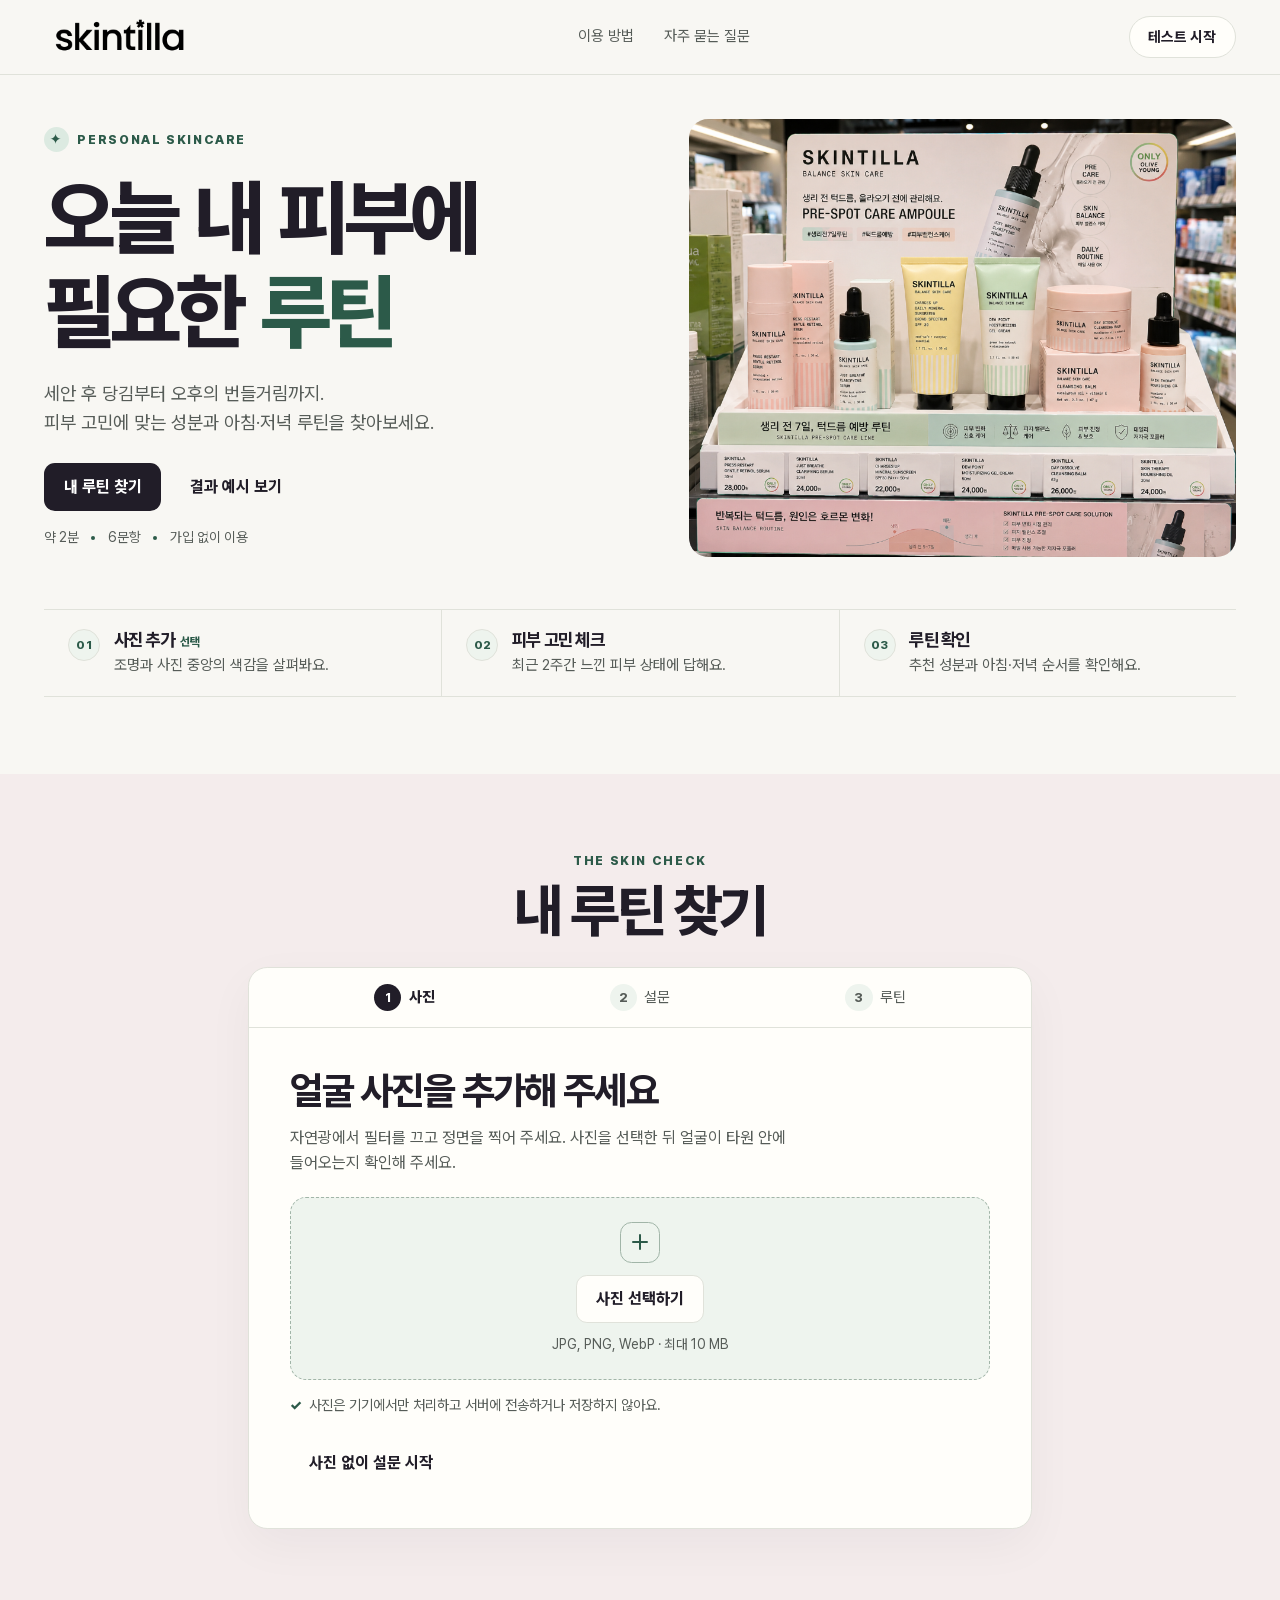
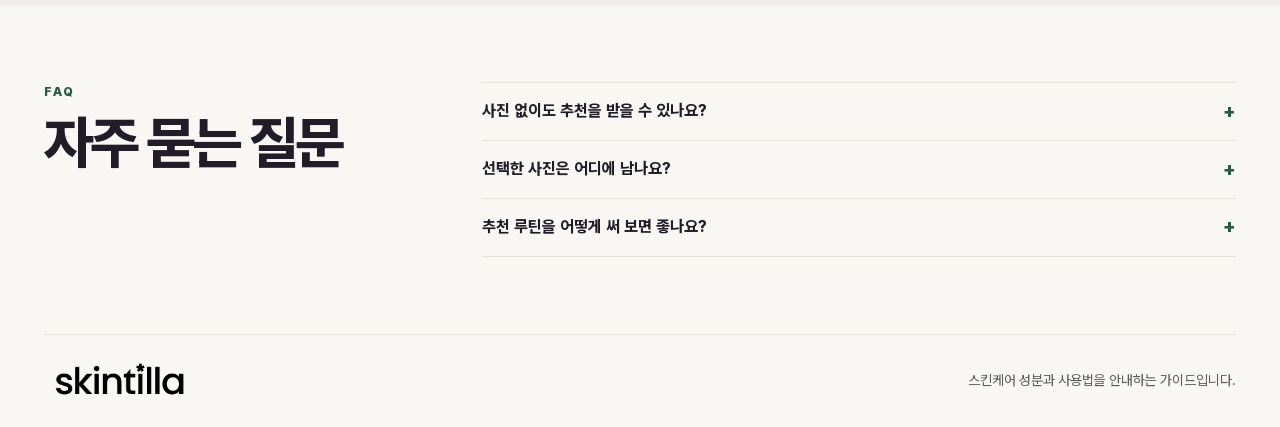
==== commit e95b3e98: "Apply supplied Skintilla branding and product photography" ====
--- a/index.html
+++ b/index.html
@@ -8,7 +8,7 @@
   <title>SKINTILLA Skin Lab</title>
   <link rel="icon" href="assets/favicon.png" type="image/png">
   <link rel="preload" href="assets/PretendardVariable.woff2" as="font" type="font/woff2" crossorigin>
-  <link rel="stylesheet" href="styles.css?v=2">
+  <link rel="stylesheet" href="styles.css?v=3">
   <script defer src="products.js"></script>
   <script defer src="skin.js?v=2"></script>
   <script defer src="app.js?v=2"></script>
@@ -17,7 +17,7 @@
   <a class="skip-link" href="#main">본문으로 건너뛰기</a>
   <header class="site-header">
     <div class="wrap header">
-      <a class="brand" href="./" aria-label="SKINTILLA Skin Lab 홈"><span class="brand-mark" aria-hidden="true">✳</span><span><b>SKINTILLA</b><small>SKIN LAB</small></span></a>
+      <a class="brand" href="./" aria-label="스킨틸라 스킨랩 홈"><img src="assets/skintilla-logo.png" width="241" height="81" alt="skintilla"></a>
       <nav aria-label="주 메뉴"><a href="#method">이용 방법</a><a href="#faq">자주 묻는 질문</a></nav>
       <a class="button button-header" href="#lab" data-start>테스트 시작</a>
     </div>
@@ -35,7 +35,7 @@
         <p class="hero-meta"><span>약 2분</span><span>6문항</span><span>가입 없이 이용</span></p>
       </div>
       <figure class="hero-media">
-        <img src="assets/skin-editorial.jpg" srcset="assets/skin-editorial-small.jpg 640w, assets/skin-editorial.jpg 960w" sizes="(max-width: 640px) calc(100vw - 32px), (max-width: 1344px) 46vw, 590px" alt="자연광에서 얼굴을 살짝 옆으로 돌린 여성의 뷰티 화보" width="960" height="1200" fetchpriority="high">
+        <img src="assets/skintilla-display.png" alt="다양한 스킨틸라 제품과 패키지가 한 선반에 진열된 모습" width="923" height="739" fetchpriority="high">
       </figure>
     </section>
 
@@ -107,7 +107,7 @@
     </section>
   </main>
   <footer class="footer wrap">
-    <a class="brand" href="./" aria-label="SKINTILLA Skin Lab 홈"><span class="brand-mark" aria-hidden="true">✳</span><span><b>SKINTILLA</b><small>SKIN LAB</small></span></a>
+    <a class="brand" href="./" aria-label="스킨틸라 스킨랩 홈"><img src="assets/skintilla-logo.png" width="241" height="81" alt="skintilla"></a>
     <p>스킨케어 성분과 사용법을 안내하는 가이드입니다.</p>
   </footer>
 </body>
--- a/styles.css
+++ b/styles.css
@@ -9,12 +9,13 @@
   --paper:#f8f7f3;
   --white:#fffefa;
   --ink:#211d28;
-  --muted:#605969;
-  --line:#e5e0e6;
-  --soft:#f1edf6;
-  --lilac:#ddcee9;
-  --plum:#573b71;
-  --lime:#e4edb8;
+  --muted:#565c58;
+  --line:#e0e2da;
+  --soft:#f4ecec;
+  --mint:#dceae1;
+  --mint-light:#eef4ee;
+  --forest:#2c5a49;
+  --green-border:#a1b5a8;
   font-family:Pretendard,"Malgun Gothic","Apple SD Gothic Neo",system-ui,sans-serif;
   color:var(--ink);
   background:var(--paper);
@@ -35,16 +36,13 @@
 input,button,select { font:inherit }
 button { cursor:pointer }
 button:disabled { cursor:default; opacity:.52 }
-:focus-visible,.upload-area:has(input:focus-visible) label { outline:3px solid #76529a; outline-offset:4px }
+:focus-visible,.upload-area:has(input:focus-visible) label { outline:3px solid var(--forest); outline-offset:4px }
 h3[tabindex]:focus,legend[tabindex]:focus { outline:none }
 .wrap { width:min(1256px,calc(100% - 88px)); margin-inline:auto }
 .site-header { border-bottom:1px solid var(--line) }
 .header,.footer { display:flex; align-items:center; justify-content:space-between; gap:1rem; min-height:74px }
-.brand { display:inline-flex; align-items:center; gap:.58rem; white-space:nowrap; text-decoration:none; line-height:1 }
-.brand-mark { display:grid; place-items:center; width:2.13rem; height:2.13rem; border-radius:50%; background:var(--lilac); font-family:system-ui,sans-serif; font-size:1.35rem }
-.brand b,.brand small { display:block }
-.brand b { font-size:1.02rem; letter-spacing:.045em; font-weight:860 }
-.brand small { margin-top:.21rem; font-size:.61rem; letter-spacing:.19em; font-weight:740 }
+.brand { display:inline-flex; align-items:center; flex:none; mix-blend-mode:multiply }
+.brand img { width:clamp(127px,13vw,155px); height:auto; filter:brightness(1.045) }
 nav { display:flex; align-items:center; gap:1.9rem; font-size:.93rem; color:var(--muted) }
 nav a { text-decoration:none }
 nav a:hover,.button-text:hover { text-decoration:underline; text-underline-offset:4px }
@@ -52,21 +50,21 @@
 .skip-link:focus { transform:translateY(0) }
 .hero { display:grid; grid-template-columns:1fr .94fr; align-items:center; gap:clamp(1.5rem,5vw,5rem); padding-block:1.75rem 2.3rem }
 .hero-copy { padding-block:1.5rem }
-.eyebrow { margin-bottom:1rem; color:var(--plum); font-size:.78rem; font-weight:840; letter-spacing:.13em }
+.eyebrow { margin-bottom:1rem; color:var(--forest); font-size:.78rem; font-weight:840; letter-spacing:.13em }
 .hero .eyebrow { display:inline-flex; align-items:center; gap:.54rem; margin-bottom:1.2rem }
-.spark { display:grid; place-items:center; width:1.55rem; height:1.55rem; border-radius:50%; background:var(--lime); font-size:.9rem }
-.hero h1 em { color:var(--plum); font-style:normal }
+.spark { display:grid; place-items:center; width:1.55rem; height:1.55rem; border-radius:50%; background:var(--mint); font-size:.9rem }
+.hero h1 em { color:var(--forest); font-style:normal }
 .intro { max-width:32rem; font-size:clamp(1.02rem,1.45vw,1.21rem); margin:1.25rem 0 1.65rem }
 .hero-actions,.actions { display:flex; align-items:center; flex-wrap:wrap; gap:.6rem }
 .hero-meta { display:flex; flex-wrap:wrap; gap:.5rem .78rem; margin:1rem 0 0; font-size:.86rem }
-.hero-meta span+span::before { content:""; display:inline-block; width:4px; height:4px; margin-right:.78rem; vertical-align:middle; border-radius:50%; background:#8b7a98 }
-.hero-media { position:relative; margin:0; background:var(--lilac); overflow:hidden; border-radius:1.2rem; aspect-ratio:1.09; isolation:isolate }
-.hero-media img { width:100%; height:100%; object-fit:cover; object-position:50% 41% }
+.hero-meta span+span::before { content:""; display:inline-block; width:4px; height:4px; margin-right:.78rem; vertical-align:middle; border-radius:50%; background:var(--forest) }
+.hero-media { margin:0; background:var(--mint); overflow:hidden; border-radius:1.2rem }
+.hero-media img { width:100%; height:auto }
 .button { display:inline-flex; align-items:center; justify-content:center; min-height:48px; padding:.68rem 1.16rem; border:1px solid transparent; border-radius:.68rem; font-weight:740; text-decoration:none; white-space:nowrap; line-height:1.25 }
 .button-dark { background:var(--ink); color:#fff }
-.button-dark:hover { background:#493653 }
+.button-dark:hover { background:var(--forest) }
 .button-text { background:transparent; color:var(--ink) }
-.button-outline,.button-header { background:var(--white); border-color:#d7cddc; color:var(--ink); cursor:pointer }
+.button-outline,.button-header { background:var(--white); border-color:var(--line); color:var(--ink); cursor:pointer }
 .button-outline:hover,.button-header:hover { background:var(--soft) }
 .button-header { min-height:40px; font-size:.91rem; border-radius:2rem }
 .method { margin-bottom:clamp(2.75rem,6vw,5.5rem); scroll-margin-top:1.2rem }
@@ -75,26 +73,26 @@
 .method li+li { border-left:1px solid var(--line) }
 .method h3 { font-size:1.11rem; margin:.02rem 0 .24rem }
 .method p { font-size:.94rem; margin:0 }
-.method small { color:var(--plum); font-size:.75rem; margin-left:.2rem }
-.method-number { color:var(--plum); font-size:.74rem; font-weight:820; font-variant-numeric:tabular-nums; border:1px solid #ded3e6; border-radius:50%; display:grid; place-items:center; width:2rem; height:2rem; flex:none }
+.method small { color:var(--forest); font-size:.75rem; margin-left:.2rem }
+.method-number { color:var(--forest); font-size:.74rem; font-weight:820; font-variant-numeric:tabular-nums; background:var(--mint-light); border:1px solid var(--line); border-radius:50%; display:grid; place-items:center; width:2rem; height:2rem; flex:none }
 .section { padding-block:clamp(3rem,6vw,5.2rem); scroll-margin-top:.5rem }
 .section-heading { margin-bottom:1.45rem }
 .section-heading>*:last-child { margin-bottom:0 }
 .section-heading .eyebrow { margin-bottom:.5rem }
 .lab { background:var(--soft) }
 .lab .section-heading { text-align:center }
-.wizard { max-width:784px; margin-inline:auto; background:var(--white); border:1px solid #e2d9e7; border-radius:1.2rem; overflow:hidden; box-shadow:0 16px 48px #3021370b }
+.wizard { max-width:784px; margin-inline:auto; background:var(--white); border:1px solid var(--line); border-radius:1.2rem; overflow:hidden; box-shadow:0 16px 48px #211d280b }
 .steps { list-style:none; padding:1rem clamp(1rem,5vw,2.55rem); margin:0; display:grid; grid-template-columns:repeat(3,1fr); gap:.4rem; border-bottom:1px solid var(--line); color:var(--muted); font-size:.92rem }
 .steps li { display:flex; justify-content:center; align-items:center; gap:.45rem }
-.steps span { display:grid; place-items:center; border-radius:50%; background:#f1edf3; width:1.7rem; height:1.7rem; font-size:.79rem; font-weight:780 }
+.steps span { display:grid; place-items:center; border-radius:50%; background:var(--mint-light); width:1.7rem; height:1.7rem; font-size:.79rem; font-weight:780 }
 .steps [aria-current] { color:var(--ink); font-weight:800 }
 .steps [aria-current] span { background:var(--ink); color:white }
 .pane { padding:clamp(1.25rem,5vw,2.55rem) }
 .pane-heading p { max-width:35rem }
-.upload-area { border:1px dashed #b8a7c2; background:#f8f4fa; border-radius:1rem; padding:1.5rem 1rem; margin:1.3rem 0 .85rem; text-align:center }
+.upload-area { border:1px dashed var(--green-border); background:var(--mint-light); border-radius:1rem; padding:1.5rem 1rem; margin:1.3rem 0 .85rem; text-align:center }
 .upload-area p { margin:.65rem 0 0 }
 .upload-area p:empty,.form-message:empty { display:none }
-.upload-icon { position:relative; display:block; width:2.55rem; height:2.55rem; margin:0 auto .8rem; border:1px solid #c7b4d2; border-radius:.72rem; color:var(--plum) }
+.upload-icon { position:relative; display:block; width:2.55rem; height:2.55rem; margin:0 auto .8rem; border:1px solid var(--green-border); border-radius:.72rem; color:var(--forest) }
 .upload-icon span::before,.upload-icon span::after { content:""; position:absolute; inset:50% auto auto 50%; background:currentColor; border-radius:1rem; transform:translate(-50%,-50%) }
 .upload-icon span::before { width:1rem; height:2px }
 .upload-icon span::after { width:2px; height:1rem }
@@ -102,36 +100,36 @@
 .portrait img { border-radius:.58rem; width:auto; height:auto; max-height:310px; max-width:100% }
 .portrait span { position:absolute; left:21%; top:16%; width:58%; height:68%; border:2px dashed white; border-radius:50%; filter:drop-shadow(0 1px 2px #211d28) }
 .caption,.small { font-size:.86rem }
-.upload-status,.form-message { color:var(--plum) }
+.upload-status,.form-message { color:var(--forest) }
 .privacy { display:flex; gap:.45rem; align-items:baseline; margin:.85rem 0 0; font-size:.89rem }
-.privacy-mark { color:var(--plum); font-weight:830 }
+.privacy-mark { color:var(--forest); font-weight:830 }
 .actions { margin-top:1.45rem }
 .quiz-progress { margin-bottom:1.55rem }
 .quiz-progress div { display:flex; justify-content:space-between; gap:.6rem; font-size:.86rem; color:var(--muted); font-weight:690 }
 .quiz-progress progress { border:0; width:100%; height:7px; background:var(--soft); border-radius:1rem; overflow:hidden }
 progress::-webkit-progress-bar { background:var(--soft) }
-progress::-webkit-progress-value { background:#8865a8; border-radius:1rem }
-progress::-moz-progress-bar { background:#8865a8; border-radius:1rem }
+progress::-webkit-progress-value { background:var(--forest); border-radius:1rem }
+progress::-moz-progress-bar { background:var(--forest); border-radius:1rem }
 .question { border:0; margin:0; min-width:0; padding:0 }
 .question legend { margin-bottom:1.05rem; padding:0; font-size:clamp(1.4rem,3.6vw,2rem); font-weight:780; line-height:1.22; letter-spacing:-.046em; word-break:keep-all }
 .choices { display:grid; gap:.52rem }
 .choice { position:relative; cursor:pointer }
 .choice span { display:flex; align-items:center; gap:.7rem; min-height:51px; padding:.72rem .85rem; border:1px solid var(--line); border-radius:.65rem; font-weight:630 }
-.choice span::before { content:""; flex:none; width:1rem; height:1rem; border:1px solid #ae9eb7; border-radius:50% }
-.choice:hover span { background:#faf7fc }
-.choice input:checked + span { background:var(--soft); border-color:#a282b4 }
-.choice input:checked + span::before { background:var(--plum); border-color:var(--plum); box-shadow:inset 0 0 0 3px var(--soft) }
-.choice input:focus-visible + span { outline:3px solid #76529a; outline-offset:2px }
+.choice span::before { content:""; flex:none; width:1rem; height:1rem; border:1px solid var(--green-border); border-radius:50% }
+.choice:hover span { background:var(--mint-light) }
+.choice input:checked + span { background:var(--mint-light); border-color:var(--forest) }
+.choice input:checked + span::before { background:var(--forest); border-color:var(--forest); box-shadow:inset 0 0 0 3px var(--mint-light) }
+.choice input:focus-visible + span { outline:3px solid var(--forest); outline-offset:2px }
 .quiz-actions { justify-content:space-between }
 .form-message { margin:.7rem 0 0 }
 .visually-hidden { position:absolute; width:1px; height:1px; padding:0; margin:-1px; overflow:hidden; clip:rect(0,0,0,0); white-space:nowrap; border:0 }
-.result-banner { background:var(--soft); border-radius:.9rem; padding:clamp(1rem,4vw,1.65rem) }
+.result-banner { background:var(--mint); border-radius:.9rem; padding:clamp(1rem,4vw,1.65rem) }
 .result-banner .eyebrow { margin-bottom:.5rem }
 .result-banner p:last-child,.result-card p:last-child { margin-bottom:0 }
 .result-block { margin-top:1.65rem }
 .result-grid,.signals { display:grid; grid-template-columns:repeat(2,minmax(0,1fr)); gap:.65rem }
-.result-card { padding:1rem; background:#fbf8fc; border:1px solid var(--line); border-radius:.72rem }
-.result-card .label { display:block; font-size:.84rem; font-weight:740; color:var(--plum); margin-bottom:.4rem }
+.result-card { padding:1rem; background:#faf8f4; border:1px solid var(--line); border-radius:.72rem }
+.result-card .label { display:block; font-size:.84rem; font-weight:740; color:var(--forest); margin-bottom:.4rem }
 .signals { margin:0; padding:0; list-style:none; grid-template-columns:repeat(3,minmax(0,1fr)) }
 .signals li { border:1px solid var(--line); border-radius:.65rem; padding:.72rem }
 .signals strong,.signals span { display:block }
@@ -139,7 +137,7 @@
 .routine { margin:0; padding:0; list-style:none; counter-reset:routine }
 .routine li { padding:.65rem 0 .65rem 1.65rem; position:relative; counter-increment:routine }
 .routine li+li { border-top:1px solid var(--line) }
-.routine li::before { content:counter(routine); position:absolute; left:0; top:.75rem; width:1.2rem; height:1.2rem; display:grid; place-items:center; border-radius:50%; background:#eee6f3; color:var(--plum); font-size:.71rem; font-weight:820; line-height:1 }
+.routine li::before { content:counter(routine); position:absolute; left:0; top:.75rem; width:1.2rem; height:1.2rem; display:grid; place-items:center; border-radius:50%; background:var(--mint); color:var(--forest); font-size:.71rem; font-weight:820; line-height:1 }
 .routine span { display:block; color:var(--muted); font-size:.89rem; margin-top:.14rem }
 .routine-note { margin:.7rem 0 0 }
 .photo-details summary { cursor:pointer }
@@ -150,7 +148,7 @@
 .faq-list details { border-bottom:1px solid var(--line) }
 .faq-list summary { display:flex; justify-content:space-between; align-items:center; gap:.7rem; list-style:none; cursor:pointer; padding:1rem 0; font-weight:730 }
 .faq-list summary::-webkit-details-marker { display:none }
-.faq-list summary::after { content:"+"; color:var(--plum); font-size:1.24rem; line-height:1 }
+.faq-list summary::after { content:"+"; color:var(--forest); font-size:1.24rem; line-height:1 }
 .faq-list details[open] summary::after { content:"−" }
 .faq-list p { padding-right:1.5rem }
 .footer { border-top:1px solid var(--line); min-height:93px }
@@ -158,7 +156,7 @@
 .admin { max-width:800px }
 .admin form { display:grid; gap:1rem }
 .admin label:not(.check) { display:grid; gap:.35rem }
-.admin input:not([type=checkbox]),.admin select { width:100%; min-height:44px; border:1px solid #b8a7c2; border-radius:.5rem; padding:.5rem; background:var(--white); color:var(--ink) }
+.admin input:not([type=checkbox]),.admin select { width:100%; min-height:44px; border:1px solid var(--green-border); border-radius:.5rem; padding:.5rem; background:var(--white); color:var(--ink) }
 .admin fieldset { border:1px solid var(--line); border-radius:.5rem; margin:0; min-width:0 }
 .admin .check { display:inline-flex; gap:.35rem; margin:.3rem .8rem .3rem 0 }
 .admin-list { list-style:none; padding:0 }
@@ -179,8 +177,6 @@
   .hero h1 { margin-bottom:0; font-size:clamp(2.45rem,11vw,4rem) }
   .intro { margin:.85rem 0 .92rem; font-size:1rem }
   .hero-meta { margin-top:.65rem }
-  .hero-media { aspect-ratio:1.40 }
-  .hero-media img { object-position:50% 40% }
   .method ol { grid-template-columns:1fr }
   .method li { padding:.75rem .25rem; gap:.7rem }
   .method li+li { border-left:0; border-top:1px solid var(--line) }
@@ -197,6 +193,5 @@
 }
 @media(max-width:350px) {
   .button { padding-inline:.82rem }
-  .brand b { font-size:.94rem }
   .hero h1 { font-size:2.25rem }
 }
